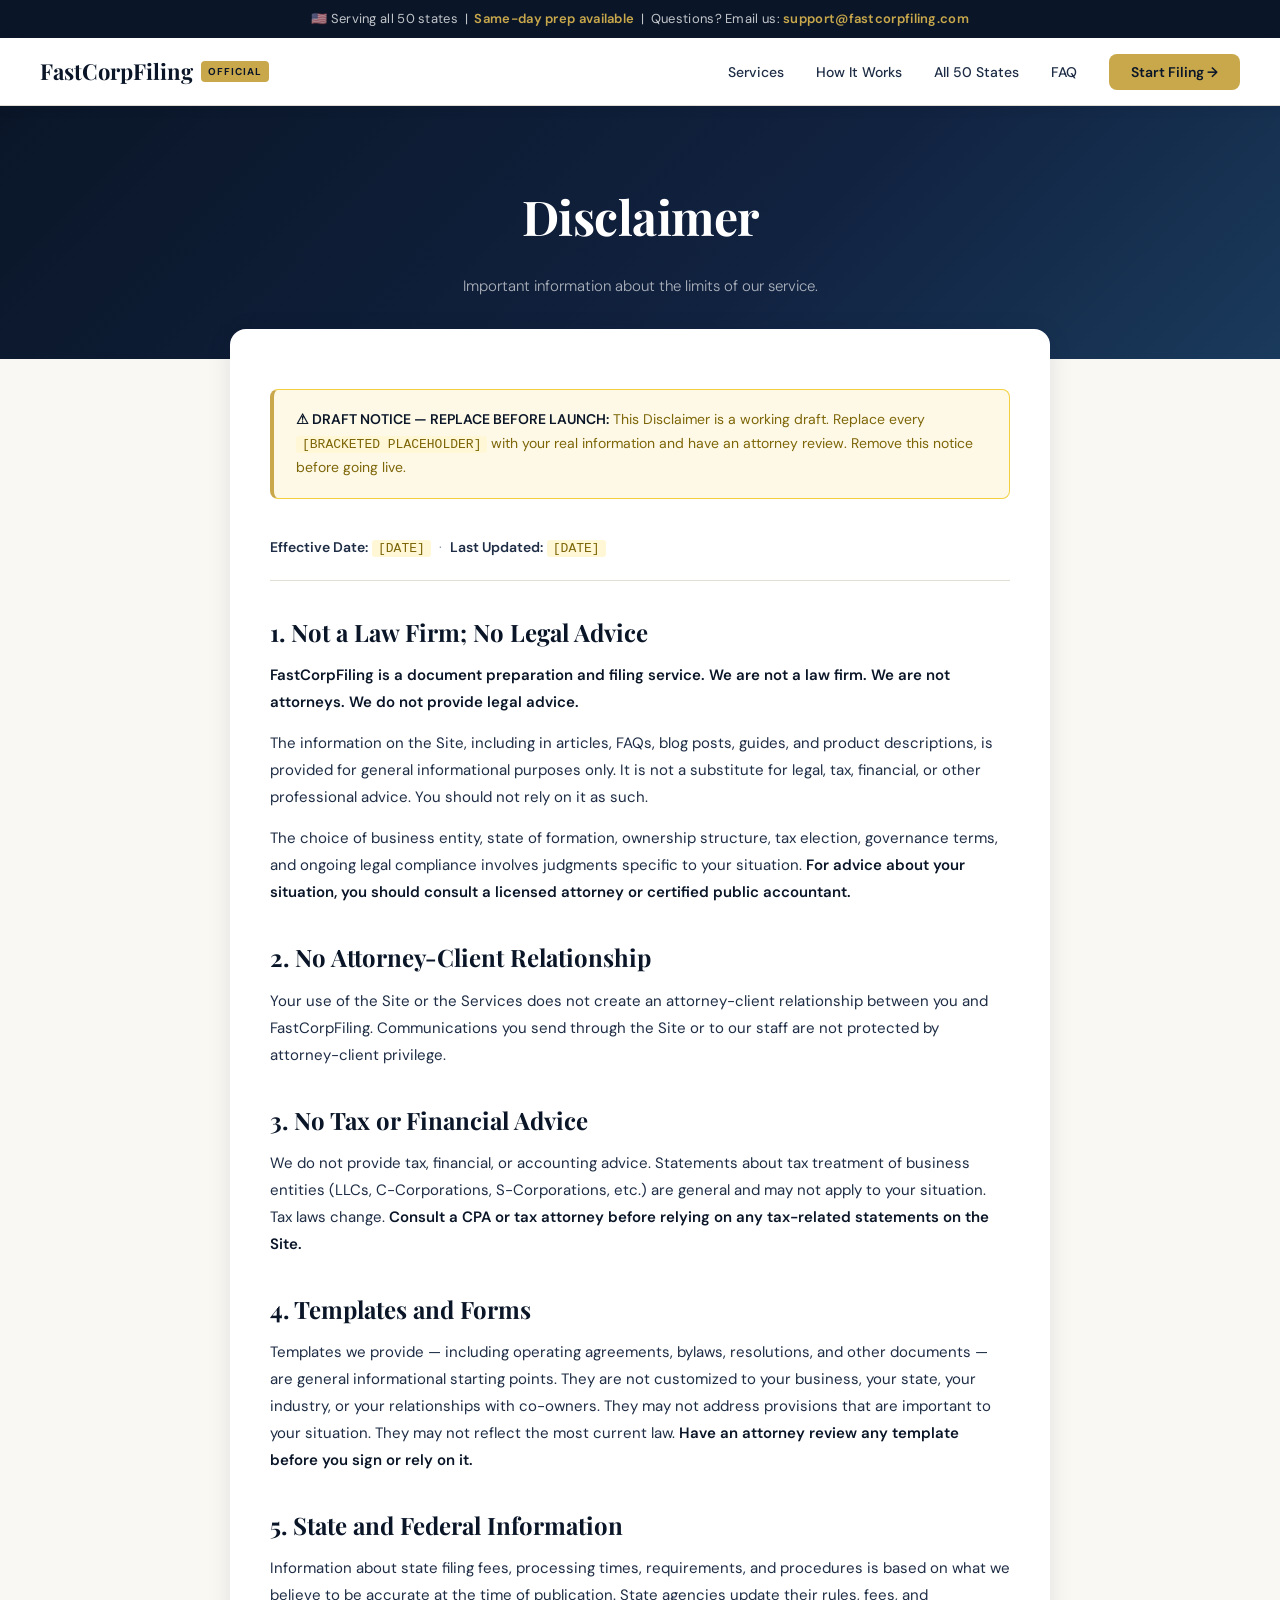
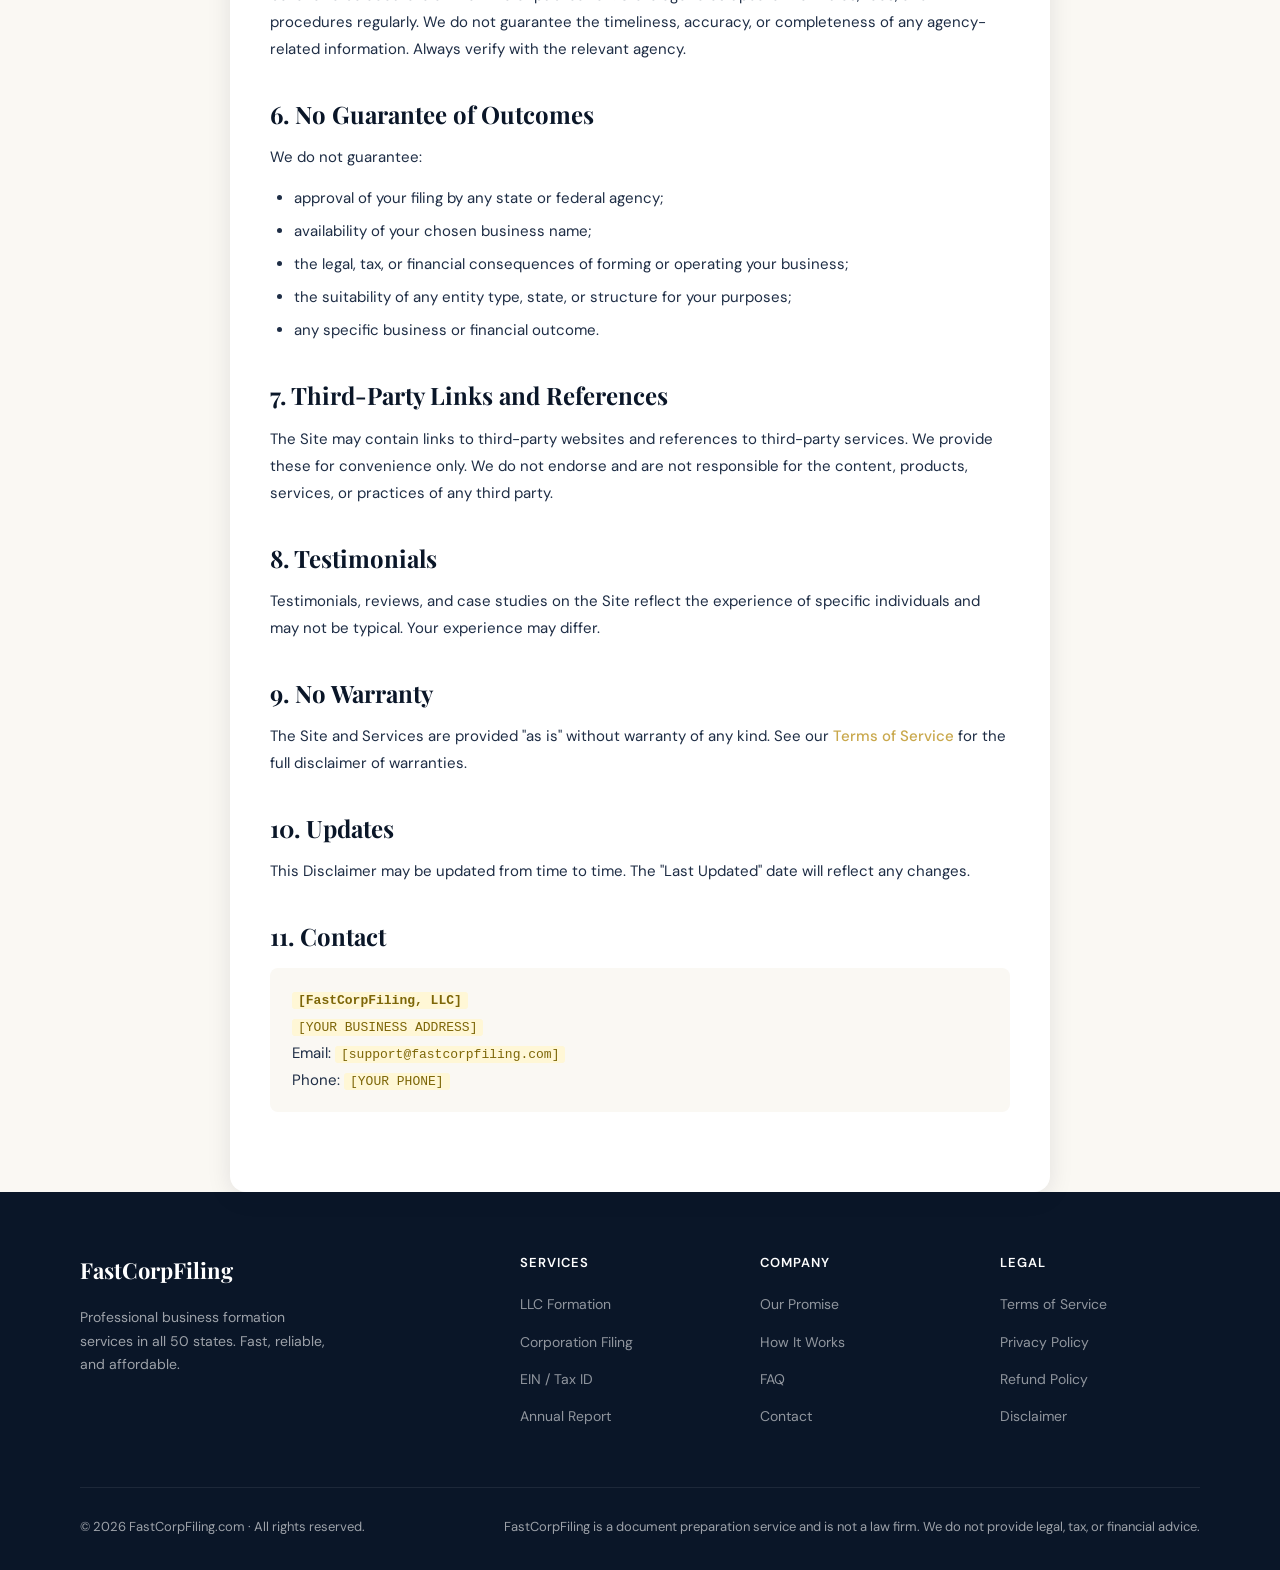
==== disclaimer.html @ 5be420e4 "Add files via upload" ====
<!DOCTYPE html>
<html lang="en">
<head>
<meta charset="UTF-8">
<meta name="viewport" content="width=device-width, initial-scale=1.0">
<title>Disclaimer – FastCorpFiling</title>
<link href="https://fonts.googleapis.com/css2?family=Playfair+Display:wght@600;700&family=DM+Sans:wght@300;400;500;600&display=swap" rel="stylesheet">
<link rel="stylesheet" href="legal.css">
</head>
<body>

<div class="topbar">
  🇺🇸 Serving all 50 states &nbsp;|&nbsp; <span>Same-day prep available</span> &nbsp;|&nbsp; Questions? Email us: <span>support@fastcorpfiling.com</span>
</div>

<nav>
  <a href="index.html" class="logo">
    FastCorpFiling
    <span class="logo-badge">Official</span>
  </a>
  <ul class="nav-links">
    <li><a href="index.html#services">Services</a></li>
    <li><a href="index.html#how">How It Works</a></li>
    <li><a href="index.html#states">All 50 States</a></li>
    <li><a href="index.html#faq">FAQ</a></li>
    <li><a href="index.html#order" class="nav-cta">Start Filing →</a></li>
  </ul>
</nav>

<header class="page-header">
  <h1>Disclaimer</h1>
  <p>Important information about the limits of our service.</p>
</header>

<main class="legal-content">

<div class="legal-notice">
  <strong>⚠ DRAFT NOTICE — REPLACE BEFORE LAUNCH:</strong> This Disclaimer is a working draft. Replace every <span class="placeholder">[BRACKETED PLACEHOLDER]</span> with your real information and have an attorney review. Remove this notice before going live.
</div>

<p class="meta"><strong>Effective Date:</strong> <span class="placeholder">[DATE]</span> &nbsp;·&nbsp; <strong>Last Updated:</strong> <span class="placeholder">[DATE]</span></p>

<h2>1. Not a Law Firm; No Legal Advice</h2>
<p><strong>FastCorpFiling is a document preparation and filing service. We are not a law firm. We are not attorneys. We do not provide legal advice.</strong></p>
<p>The information on the Site, including in articles, FAQs, blog posts, guides, and product descriptions, is provided for general informational purposes only. It is not a substitute for legal, tax, financial, or other professional advice. You should not rely on it as such.</p>
<p>The choice of business entity, state of formation, ownership structure, tax election, governance terms, and ongoing legal compliance involves judgments specific to your situation. <strong>For advice about your situation, you should consult a licensed attorney or certified public accountant.</strong></p>

<h2>2. No Attorney-Client Relationship</h2>
<p>Your use of the Site or the Services does not create an attorney-client relationship between you and FastCorpFiling. Communications you send through the Site or to our staff are not protected by attorney-client privilege.</p>

<h2>3. No Tax or Financial Advice</h2>
<p>We do not provide tax, financial, or accounting advice. Statements about tax treatment of business entities (LLCs, C-Corporations, S-Corporations, etc.) are general and may not apply to your situation. Tax laws change. <strong>Consult a CPA or tax attorney before relying on any tax-related statements on the Site.</strong></p>

<h2>4. Templates and Forms</h2>
<p>Templates we provide — including operating agreements, bylaws, resolutions, and other documents — are general informational starting points. They are not customized to your business, your state, your industry, or your relationships with co-owners. They may not address provisions that are important to your situation. They may not reflect the most current law. <strong>Have an attorney review any template before you sign or rely on it.</strong></p>

<h2>5. State and Federal Information</h2>
<p>Information about state filing fees, processing times, requirements, and procedures is based on what we believe to be accurate at the time of publication. State agencies update their rules, fees, and procedures regularly. We do not guarantee the timeliness, accuracy, or completeness of any agency-related information. Always verify with the relevant agency.</p>

<h2>6. No Guarantee of Outcomes</h2>
<p>We do not guarantee:</p>
<ul>
  <li>approval of your filing by any state or federal agency;</li>
  <li>availability of your chosen business name;</li>
  <li>the legal, tax, or financial consequences of forming or operating your business;</li>
  <li>the suitability of any entity type, state, or structure for your purposes;</li>
  <li>any specific business or financial outcome.</li>
</ul>

<h2>7. Third-Party Links and References</h2>
<p>The Site may contain links to third-party websites and references to third-party services. We provide these for convenience only. We do not endorse and are not responsible for the content, products, services, or practices of any third party.</p>

<h2>8. Testimonials</h2>
<p>Testimonials, reviews, and case studies on the Site reflect the experience of specific individuals and may not be typical. Your experience may differ.</p>

<h2>9. No Warranty</h2>
<p>The Site and Services are provided "as is" without warranty of any kind. See our <a href="terms.html">Terms of Service</a> for the full disclaimer of warranties.</p>

<h2>10. Updates</h2>
<p>This Disclaimer may be updated from time to time. The "Last Updated" date will reflect any changes.</p>

<h2>11. Contact</h2>
<div class="contact-block">
  <strong><span class="placeholder">[FastCorpFiling, LLC]</span></strong><br>
  <span class="placeholder">[YOUR BUSINESS ADDRESS]</span><br>
  Email: <span class="placeholder">[support@fastcorpfiling.com]</span><br>
  Phone: <span class="placeholder">[YOUR PHONE]</span>
</div>

</main>

<footer>
  <div class="footer-inner">
    <div class="footer-top">
      <div>
        <a href="index.html" class="footer-logo">FastCorpFiling</a>
        <p class="footer-desc">Professional business formation services in all 50 states. Fast, reliable, and affordable.</p>
      </div>
      <div class="footer-col">
        <h4>Services</h4>
        <ul>
          <li><a href="index.html#order">LLC Formation</a></li>
          <li><a href="index.html#order">Corporation Filing</a></li>
          <li><a href="index.html#order">EIN / Tax ID</a></li>
          <li><a href="index.html#order">Annual Report</a></li>
        </ul>
      </div>
      <div class="footer-col">
        <h4>Company</h4>
        <ul>
          <li><a href="index.html#testimonials">Our Promise</a></li>
          <li><a href="index.html#how">How It Works</a></li>
          <li><a href="index.html#faq">FAQ</a></li>
          <li><a href="mailto:support@fastcorpfiling.com">Contact</a></li>
        </ul>
      </div>
      <div class="footer-col">
        <h4>Legal</h4>
        <ul>
          <li><a href="terms.html">Terms of Service</a></li>
          <li><a href="privacy.html">Privacy Policy</a></li>
          <li><a href="refund.html">Refund Policy</a></li>
          <li><a href="disclaimer.html">Disclaimer</a></li>
        </ul>
      </div>
    </div>
    <div class="footer-bottom">
      <span>© 2026 FastCorpFiling.com · All rights reserved.</span>
      <span>FastCorpFiling is a document preparation service and is not a law firm. We do not provide legal, tax, or financial advice.</span>
    </div>
  </div>
</footer>

</body>
</html>
---- legal.css ----
/* Shared styles for FastCorpFiling legal pages */
:root {
  --navy: #0a1628;
  --navy-mid: #112240;
  --gold: #c9a84c;
  --gold-light: #e8c76a;
  --cream: #faf8f3;
  --white: #ffffff;
  --slate: #8892a4;
  --text: #1e2d45;
  --border: #e0ddd5;
  --radius: 8px;
  --shadow: 0 4px 24px rgba(10,22,40,0.10);
}

*, *::before, *::after { box-sizing: border-box; margin: 0; padding: 0; }
html { scroll-behavior: smooth; }
body {
  font-family: 'DM Sans', sans-serif;
  color: var(--text);
  background: var(--cream);
  line-height: 1.7;
  font-size: 16px;
}

/* TOPBAR */
.topbar {
  background: var(--navy);
  color: rgba(255,255,255,0.75);
  font-size: 13px;
  text-align: center;
  padding: 8px 20px;
  letter-spacing: 0.3px;
}
.topbar span { color: var(--gold); font-weight: 600; }

/* NAVBAR */
nav {
  background: var(--white);
  border-bottom: 1px solid var(--border);
  position: sticky;
  top: 0;
  z-index: 100;
  padding: 0 40px;
  display: flex;
  align-items: center;
  justify-content: space-between;
  height: 68px;
  box-shadow: 0 2px 12px rgba(10,22,40,0.07);
}
.logo {
  font-family: 'Playfair Display', serif;
  font-size: 22px;
  font-weight: 700;
  color: var(--navy);
  text-decoration: none;
  display: flex;
  align-items: center;
  gap: 8px;
}
.logo-badge {
  background: var(--gold);
  color: var(--navy);
  font-family: 'DM Sans', sans-serif;
  font-size: 10px;
  font-weight: 700;
  letter-spacing: 1px;
  text-transform: uppercase;
  padding: 2px 7px;
  border-radius: 4px;
}
.nav-links {
  display: flex;
  gap: 32px;
  list-style: none;
  align-items: center;
}
.nav-links a {
  text-decoration: none;
  color: var(--text);
  font-size: 14px;
  font-weight: 500;
  transition: color 0.2s;
}
.nav-links a:hover { color: var(--gold); }
.nav-cta {
  background: var(--gold);
  color: var(--navy) !important;
  padding: 9px 22px;
  border-radius: var(--radius);
  font-weight: 600 !important;
  transition: background 0.2s !important;
}
.nav-cta:hover { background: var(--gold-light) !important; }

/* PAGE HEADER */
.page-header {
  background: linear-gradient(135deg, var(--navy) 0%, var(--navy-mid) 60%, #1a3a5c 100%);
  color: var(--white);
  padding: 70px 40px 60px;
  text-align: center;
}
.page-header h1 {
  font-family: 'Playfair Display', serif;
  font-size: clamp(32px, 4vw, 48px);
  font-weight: 700;
  margin-bottom: 16px;
  letter-spacing: -0.5px;
}
.page-header p {
  font-size: 15px;
  color: rgba(255,255,255,0.65);
  font-weight: 300;
}

/* CONTENT */
.legal-content {
  max-width: 820px;
  margin: 0 auto;
  padding: 60px 40px 80px;
  background: var(--white);
  margin-top: -30px;
  border-radius: 16px;
  box-shadow: var(--shadow);
  position: relative;
}

.legal-notice {
  background: #fef9e7;
  border: 1px solid #f4d03f;
  border-left: 4px solid var(--gold);
  border-radius: var(--radius);
  padding: 18px 22px;
  font-size: 14px;
  color: #7d6608;
  line-height: 1.7;
  margin-bottom: 36px;
}
.legal-notice strong { color: var(--navy); }

.legal-content h2 {
  font-family: 'Playfair Display', serif;
  font-size: 24px;
  font-weight: 700;
  color: var(--navy);
  margin: 36px 0 14px;
  line-height: 1.3;
}
.legal-content h3 {
  font-family: 'DM Sans', sans-serif;
  font-size: 17px;
  font-weight: 600;
  color: var(--navy);
  margin: 24px 0 10px;
}
.legal-content p {
  font-size: 15px;
  color: var(--text);
  line-height: 1.8;
  margin-bottom: 14px;
}
.legal-content ul {
  margin: 0 0 16px 24px;
}
.legal-content ul li {
  font-size: 15px;
  color: var(--text);
  line-height: 1.8;
  margin-bottom: 6px;
}
.legal-content strong { font-weight: 600; color: var(--navy); }
.legal-content em { font-style: italic; }
.legal-content a { color: var(--gold); text-decoration: none; font-weight: 500; }
.legal-content a:hover { text-decoration: underline; }
.legal-content .placeholder {
  background: #fff7d6;
  padding: 1px 6px;
  border-radius: 3px;
  font-family: 'Courier New', monospace;
  font-size: 13px;
  color: #7d6608;
}
.legal-content .meta {
  font-size: 14px;
  color: var(--slate);
  margin-bottom: 24px;
  padding-bottom: 20px;
  border-bottom: 1px solid var(--border);
}
.legal-content .meta strong { color: var(--text); }

.legal-content .contact-block {
  background: var(--cream);
  border-radius: var(--radius);
  padding: 18px 22px;
  margin-top: 16px;
  font-size: 15px;
  line-height: 1.8;
}

/* FOOTER */
footer {
  background: var(--navy);
  color: rgba(255,255,255,0.6);
  padding: 60px 40px 32px;
}
.footer-inner { max-width: 1120px; margin: 0 auto; }
.footer-top {
  display: grid;
  grid-template-columns: 2fr 1fr 1fr 1fr;
  gap: 40px;
  margin-bottom: 48px;
}
.footer-logo {
  font-family: 'Playfair Display', serif;
  font-size: 22px;
  color: var(--white);
  font-weight: 700;
  margin-bottom: 16px;
  display: block;
  text-decoration: none;
}
.footer-desc { font-size: 14px; line-height: 1.7; max-width: 260px; }
.footer-col h4 {
  color: var(--white);
  font-size: 13px;
  font-weight: 600;
  letter-spacing: 1px;
  text-transform: uppercase;
  margin-bottom: 16px;
}
.footer-col ul { list-style: none; }
.footer-col li { margin-bottom: 10px; }
.footer-col a { color: rgba(255,255,255,0.55); text-decoration: none; font-size: 14px; transition: color 0.2s; }
.footer-col a:hover { color: var(--gold); }
.footer-bottom {
  display: flex;
  justify-content: space-between;
  align-items: center;
  padding-top: 28px;
  border-top: 1px solid rgba(255,255,255,0.08);
  font-size: 13px;
  flex-wrap: wrap;
  gap: 12px;
}

@media (max-width: 900px) {
  nav { padding: 0 20px; }
  .nav-links { display: none; }
  .legal-content { padding: 40px 24px; margin-left: 16px; margin-right: 16px; }
  .footer-top { grid-template-columns: 1fr 1fr; }
}
@media (max-width: 600px) {
  .footer-top { grid-template-columns: 1fr; }
}
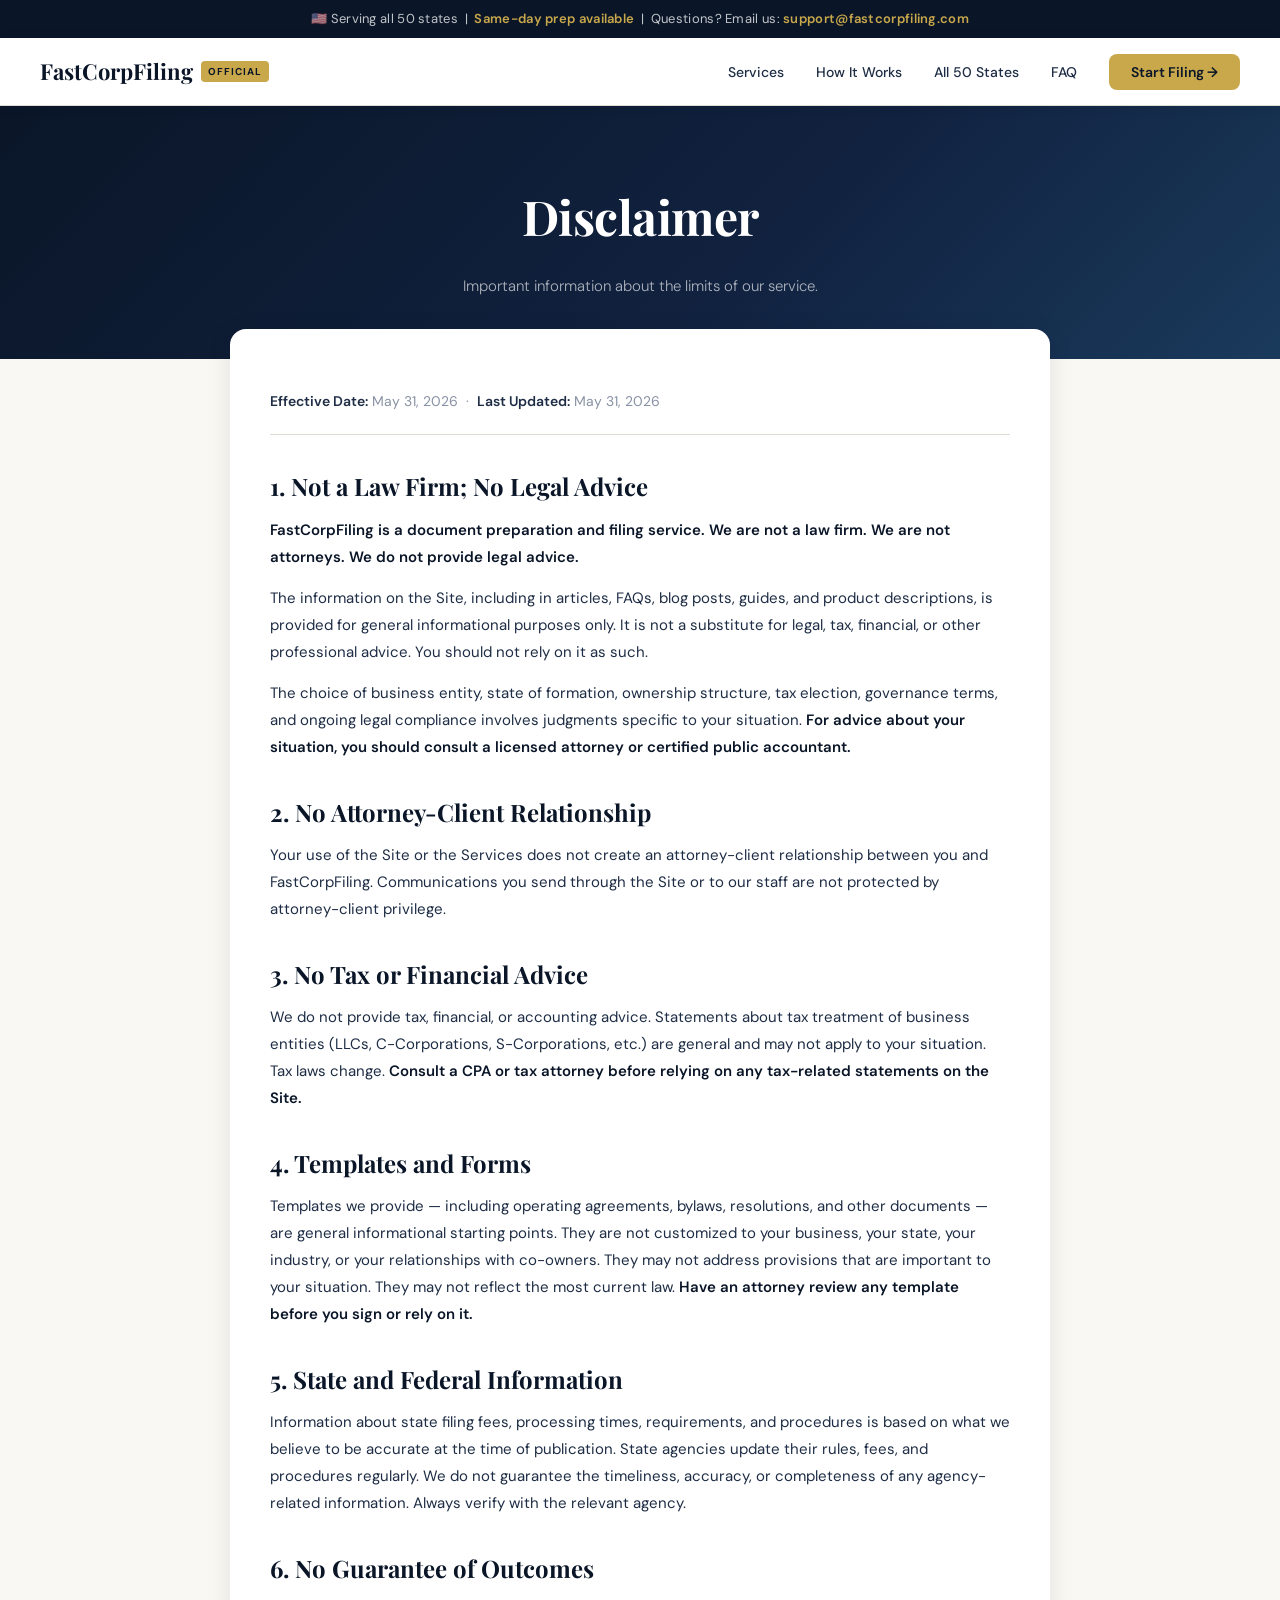
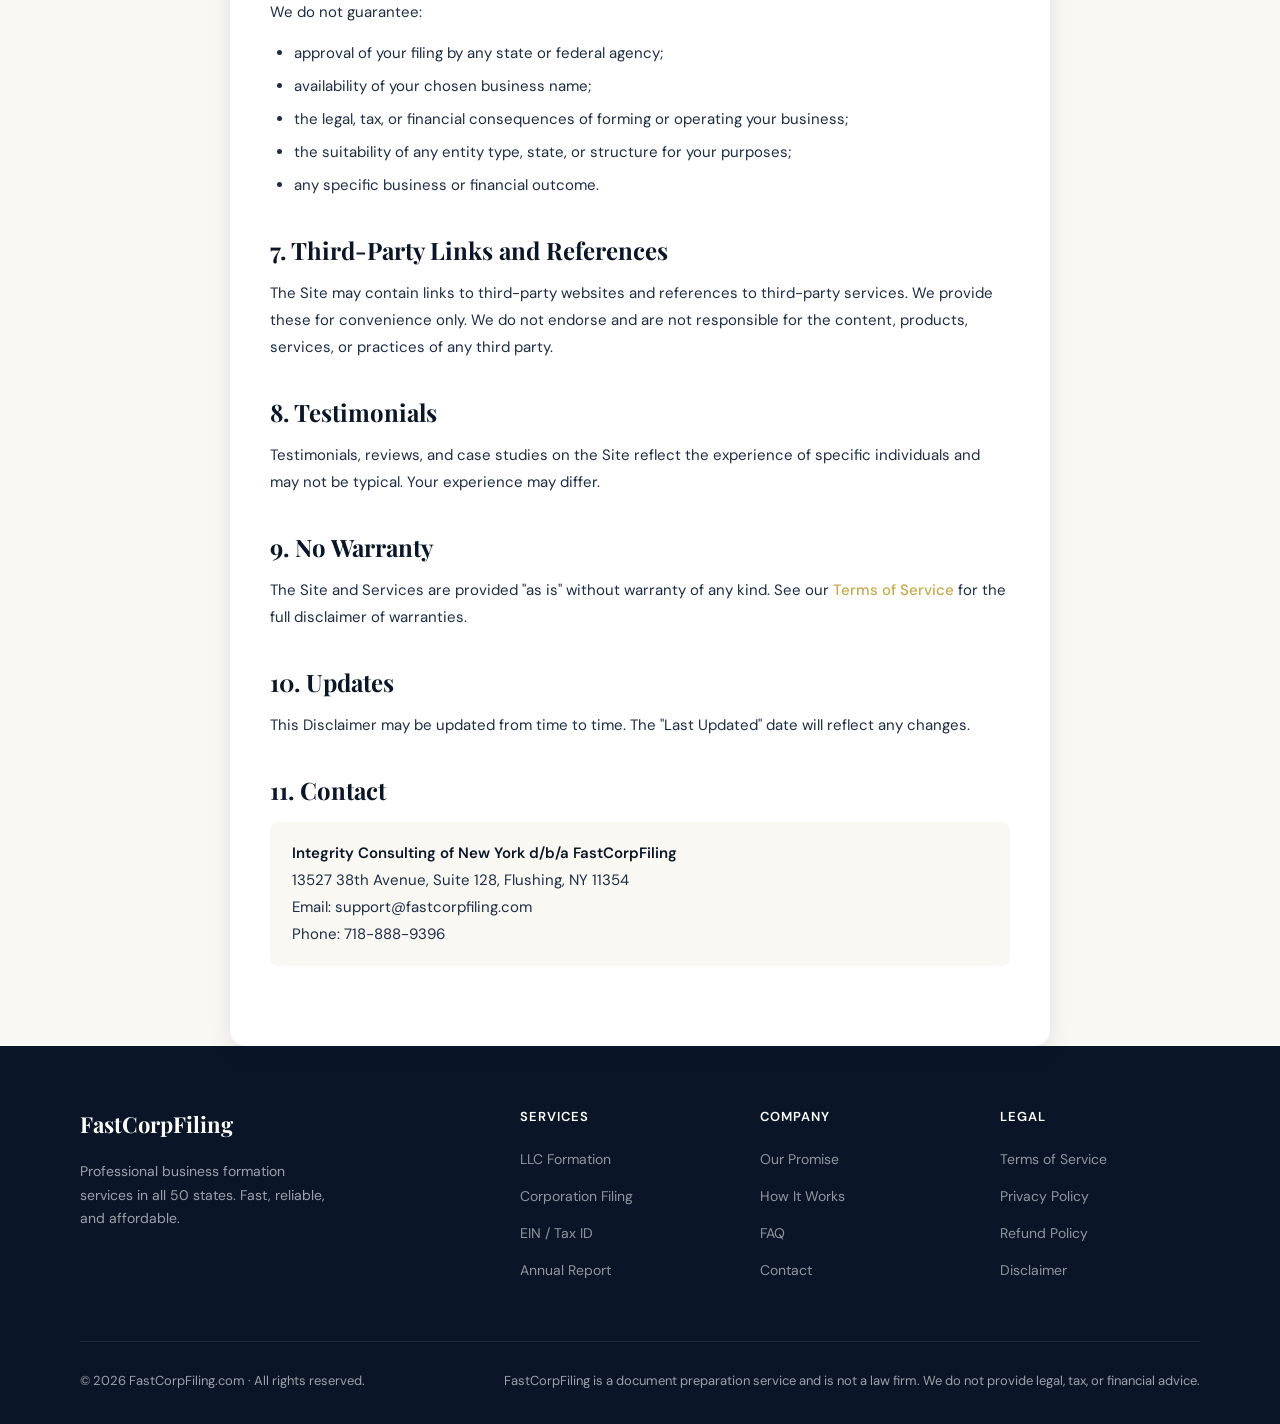
==== commit ccc350f4: "Add files via upload" ====
--- a/disclaimer.html
+++ b/disclaimer.html
@@ -34,11 +34,7 @@
 
 <main class="legal-content">
 
-<div class="legal-notice">
-  <strong>⚠ DRAFT NOTICE — REPLACE BEFORE LAUNCH:</strong> This Disclaimer is a working draft. Replace every <span class="placeholder">[BRACKETED PLACEHOLDER]</span> with your real information and have an attorney review. Remove this notice before going live.
-</div>
-
-<p class="meta"><strong>Effective Date:</strong> <span class="placeholder">[DATE]</span> &nbsp;·&nbsp; <strong>Last Updated:</strong> <span class="placeholder">[DATE]</span></p>
+<p class="meta"><strong>Effective Date:</strong> May 31, 2026 &nbsp;·&nbsp; <strong>Last Updated:</strong> May 31, 2026</p>
 
 <h2>1. Not a Law Firm; No Legal Advice</h2>
 <p><strong>FastCorpFiling is a document preparation and filing service. We are not a law firm. We are not attorneys. We do not provide legal advice.</strong></p>
@@ -81,10 +77,10 @@
 
 <h2>11. Contact</h2>
 <div class="contact-block">
-  <strong><span class="placeholder">[FastCorpFiling, LLC]</span></strong><br>
-  <span class="placeholder">[YOUR BUSINESS ADDRESS]</span><br>
-  Email: <span class="placeholder">[support@fastcorpfiling.com]</span><br>
-  Phone: <span class="placeholder">[YOUR PHONE]</span>
+  <strong>Integrity Consulting of New York d/b/a FastCorpFiling</strong><br>
+  13527 38th Avenue, Suite 128, Flushing, NY 11354<br>
+  Email: support@fastcorpfiling.com<br>
+  Phone: 718-888-9396
 </div>
 
 </main>
